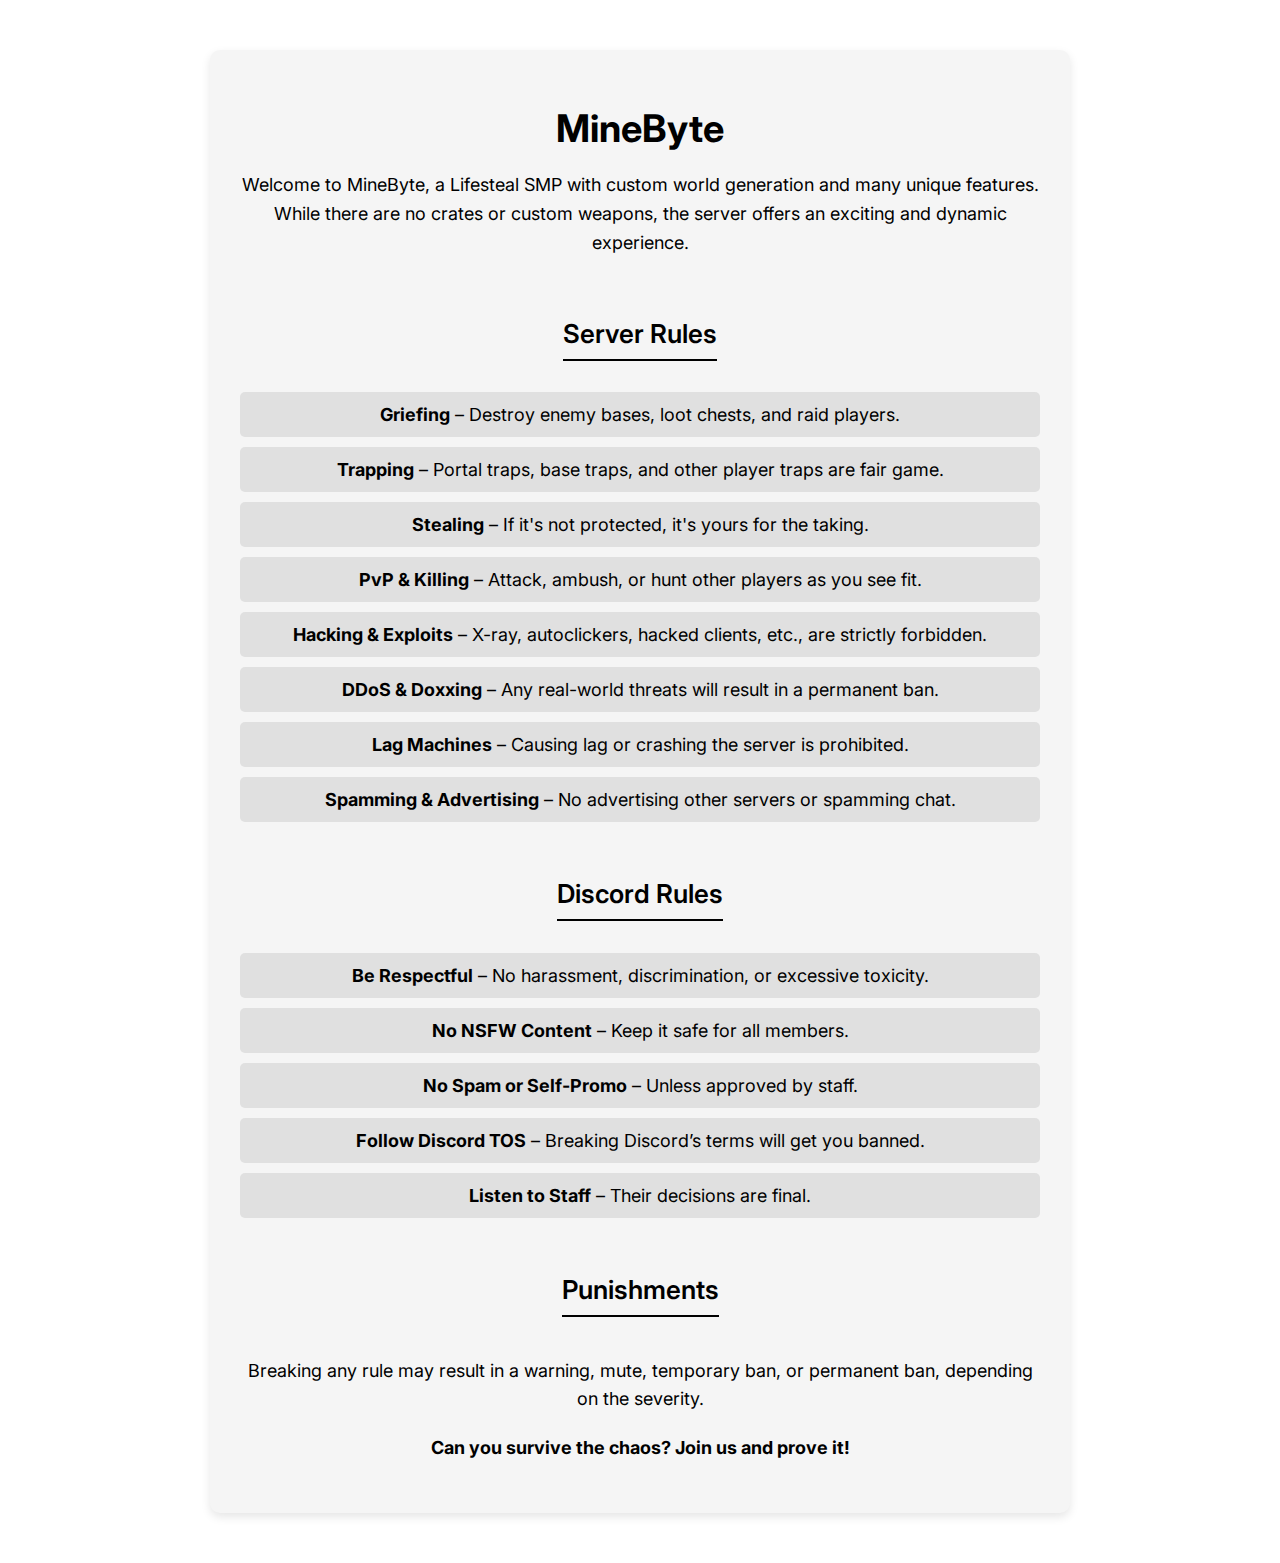
==== index.html @ 45d84f72 "Update index.html" ====
<!DOCTYPE html>
<html lang="en">
<head>
    <meta charset="UTF-8">
    <meta name="viewport" content="width=device-width, initial-scale=1.0">
    <title>MineByte</title>
    <link href="https://fonts.googleapis.com/css2?family=Inter:wght@400;600;700&display=swap" rel="stylesheet">
    <style>
        /* General Styling */
        body { 
            font-family: 'Inter', sans-serif; 
            margin: 0; 
            padding: 0; 
            background-color: #ffffff; 
            color: #000000; 
            text-align: center;
        }

        /* Container */
        .container { 
            max-width: 800px; 
            margin: 50px auto; 
            background: #f5f5f5; 
            padding: 30px; 
            border-radius: 10px;
            box-shadow: 0px 4px 10px rgba(0, 0, 0, 0.1);
        }

        /* Title */
        h1 { 
            font-size: 38px; 
            font-weight: 700;
            margin-bottom: 20px; 
        }

        /* Section Titles */
        h2 { 
            font-size: 26px; 
            font-weight: 600;
            margin-top: 40px; 
            padding-bottom: 10px;
            border-bottom: 2px solid #000000;
            display: inline-block;
        }

        /* Paragraph */
        p { 
            font-size: 18px; 
            font-weight: 400;
            line-height: 1.6; 
            margin-bottom: 20px;
        }

        /* List Styling */
        ul { 
            list-style-type: none; 
            padding: 0;
            margin-top: 10px;
        }

        li { 
            font-size: 18px; 
            font-weight: 400;
            background: #e0e0e0; 
            padding: 12px; 
            border-radius: 5px; 
            margin-bottom: 10px;
            transition: background 0.3s;
        }

        li:hover {
            background: #d0d0d0;
        }

    </style>
</head>
<body>

    <div class="container">
        <h1>MineByte</h1>
        <p>Welcome to MineByte, a Lifesteal SMP with custom world generation and many unique features. 
        While there are no crates or custom weapons, the server offers an exciting and dynamic experience.</p>

        <h2>Server Rules</h2>
        <ul>
            <li><b>Griefing</b> – Destroy enemy bases, loot chests, and raid players.</li>
            <li><b>Trapping</b> – Portal traps, base traps, and other player traps are fair game.</li>
            <li><b>Stealing</b> – If it's not protected, it's yours for the taking.</li>
            <li><b>PvP & Killing</b> – Attack, ambush, or hunt other players as you see fit.</li>
            <li><b>Hacking & Exploits</b> – X-ray, autoclickers, hacked clients, etc., are strictly forbidden.</li>
            <li><b>DDoS & Doxxing</b> – Any real-world threats will result in a permanent ban.</li>
            <li><b>Lag Machines</b> – Causing lag or crashing the server is prohibited.</li>
            <li><b>Spamming & Advertising</b> – No advertising other servers or spamming chat.</li>
        </ul>

        <h2>Discord Rules</h2>
        <ul>
            <li><b>Be Respectful</b> – No harassment, discrimination, or excessive toxicity.</li>
            <li><b>No NSFW Content</b> – Keep it safe for all members.</li>
            <li><b>No Spam or Self-Promo</b> – Unless approved by staff.</li>
            <li><b>Follow Discord TOS</b> – Breaking Discord’s terms will get you banned.</li>
            <li><b>Listen to Staff</b> – Their decisions are final.</li>
        </ul>

        <h2>Punishments</h2>
        <p>Breaking any rule may result in a warning, mute, temporary ban, or permanent ban, depending on the severity.</p>

        <p><b>Can you survive the chaos? Join us and prove it!</b></p>
    </div>

</body>
</html>
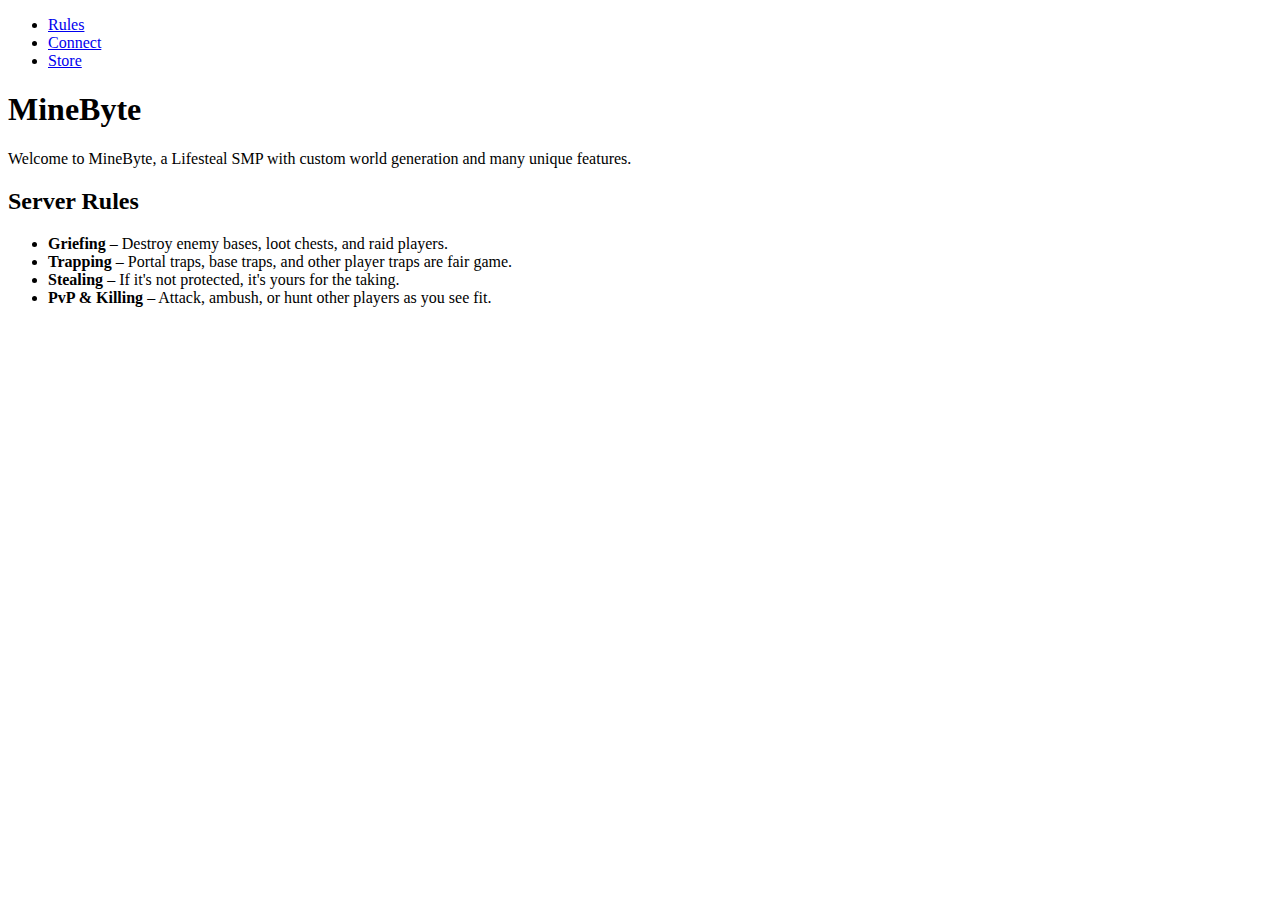
==== commit 6da81a28: "Update index.html" ====
--- a/index.html
+++ b/index.html
@@ -5,81 +5,22 @@
     <meta name="viewport" content="width=device-width, initial-scale=1.0">
     <title>MineByte</title>
     <link href="https://fonts.googleapis.com/css2?family=Inter:wght@400;600;700&display=swap" rel="stylesheet">
-    <style>
-        /* General Styling */
-        body { 
-            font-family: 'Inter', sans-serif; 
-            margin: 0; 
-            padding: 0; 
-            background-color: #ffffff; 
-            color: #000000; 
-            text-align: center;
-        }
-
-        /* Container */
-        .container { 
-            max-width: 800px; 
-            margin: 50px auto; 
-            background: #f5f5f5; 
-            padding: 30px; 
-            border-radius: 10px;
-            box-shadow: 0px 4px 10px rgba(0, 0, 0, 0.1);
-        }
-
-        /* Title */
-        h1 { 
-            font-size: 38px; 
-            font-weight: 700;
-            margin-bottom: 20px; 
-        }
-
-        /* Section Titles */
-        h2 { 
-            font-size: 26px; 
-            font-weight: 600;
-            margin-top: 40px; 
-            padding-bottom: 10px;
-            border-bottom: 2px solid #000000;
-            display: inline-block;
-        }
-
-        /* Paragraph */
-        p { 
-            font-size: 18px; 
-            font-weight: 400;
-            line-height: 1.6; 
-            margin-bottom: 20px;
-        }
-
-        /* List Styling */
-        ul { 
-            list-style-type: none; 
-            padding: 0;
-            margin-top: 10px;
-        }
-
-        li { 
-            font-size: 18px; 
-            font-weight: 400;
-            background: #e0e0e0; 
-            padding: 12px; 
-            border-radius: 5px; 
-            margin-bottom: 10px;
-            transition: background 0.3s;
-        }
-
-        li:hover {
-            background: #d0d0d0;
-        }
-
-    </style>
+    <link rel="stylesheet" href="styles.css"> <!-- External CSS -->
 </head>
 <body>
 
+    <!-- Navigation Menu -->
+    <nav>
+        <ul>
+            <li><a href="index.html">Rules</a></li>
+            <li><a href="connect.html">Connect</a></li>
+            <li><a href="store.html">Store</a></li>
+        </ul>
+    </nav>
+
     <div class="container">
         <h1>MineByte</h1>
-        <p>Welcome to MineByte, a Lifesteal SMP with custom world generation and many unique features. 
-        While there are no crates or custom weapons, the server offers an exciting and dynamic experience.</p>
+        <p>Welcome to MineByte, a Lifesteal SMP with custom world generation and many unique features.</p>
 
         <h2>Server Rules</h2>
         <ul>
@@ -87,25 +28,7 @@
             <li><b>Trapping</b> – Portal traps, base traps, and other player traps are fair game.</li>
             <li><b>Stealing</b> – If it's not protected, it's yours for the taking.</li>
             <li><b>PvP & Killing</b> – Attack, ambush, or hunt other players as you see fit.</li>
-            <li><b>Hacking & Exploits</b> – X-ray, autoclickers, hacked clients, etc., are strictly forbidden.</li>
-            <li><b>DDoS & Doxxing</b> – Any real-world threats will result in a permanent ban.</li>
-            <li><b>Lag Machines</b> – Causing lag or crashing the server is prohibited.</li>
-            <li><b>Spamming & Advertising</b> – No advertising other servers or spamming chat.</li>
         </ul>
-
-        <h2>Discord Rules</h2>
-        <ul>
-            <li><b>Be Respectful</b> – No harassment, discrimination, or excessive toxicity.</li>
-            <li><b>No NSFW Content</b> – Keep it safe for all members.</li>
-            <li><b>No Spam or Self-Promo</b> – Unless approved by staff.</li>
-            <li><b>Follow Discord TOS</b> – Breaking Discord’s terms will get you banned.</li>
-            <li><b>Listen to Staff</b> – Their decisions are final.</li>
-        </ul>
-
-        <h2>Punishments</h2>
-        <p>Breaking any rule may result in a warning, mute, temporary ban, or permanent ban, depending on the severity.</p>
-
-        <p><b>Can you survive the chaos? Join us and prove it!</b></p>
     </div>
 
 </body>
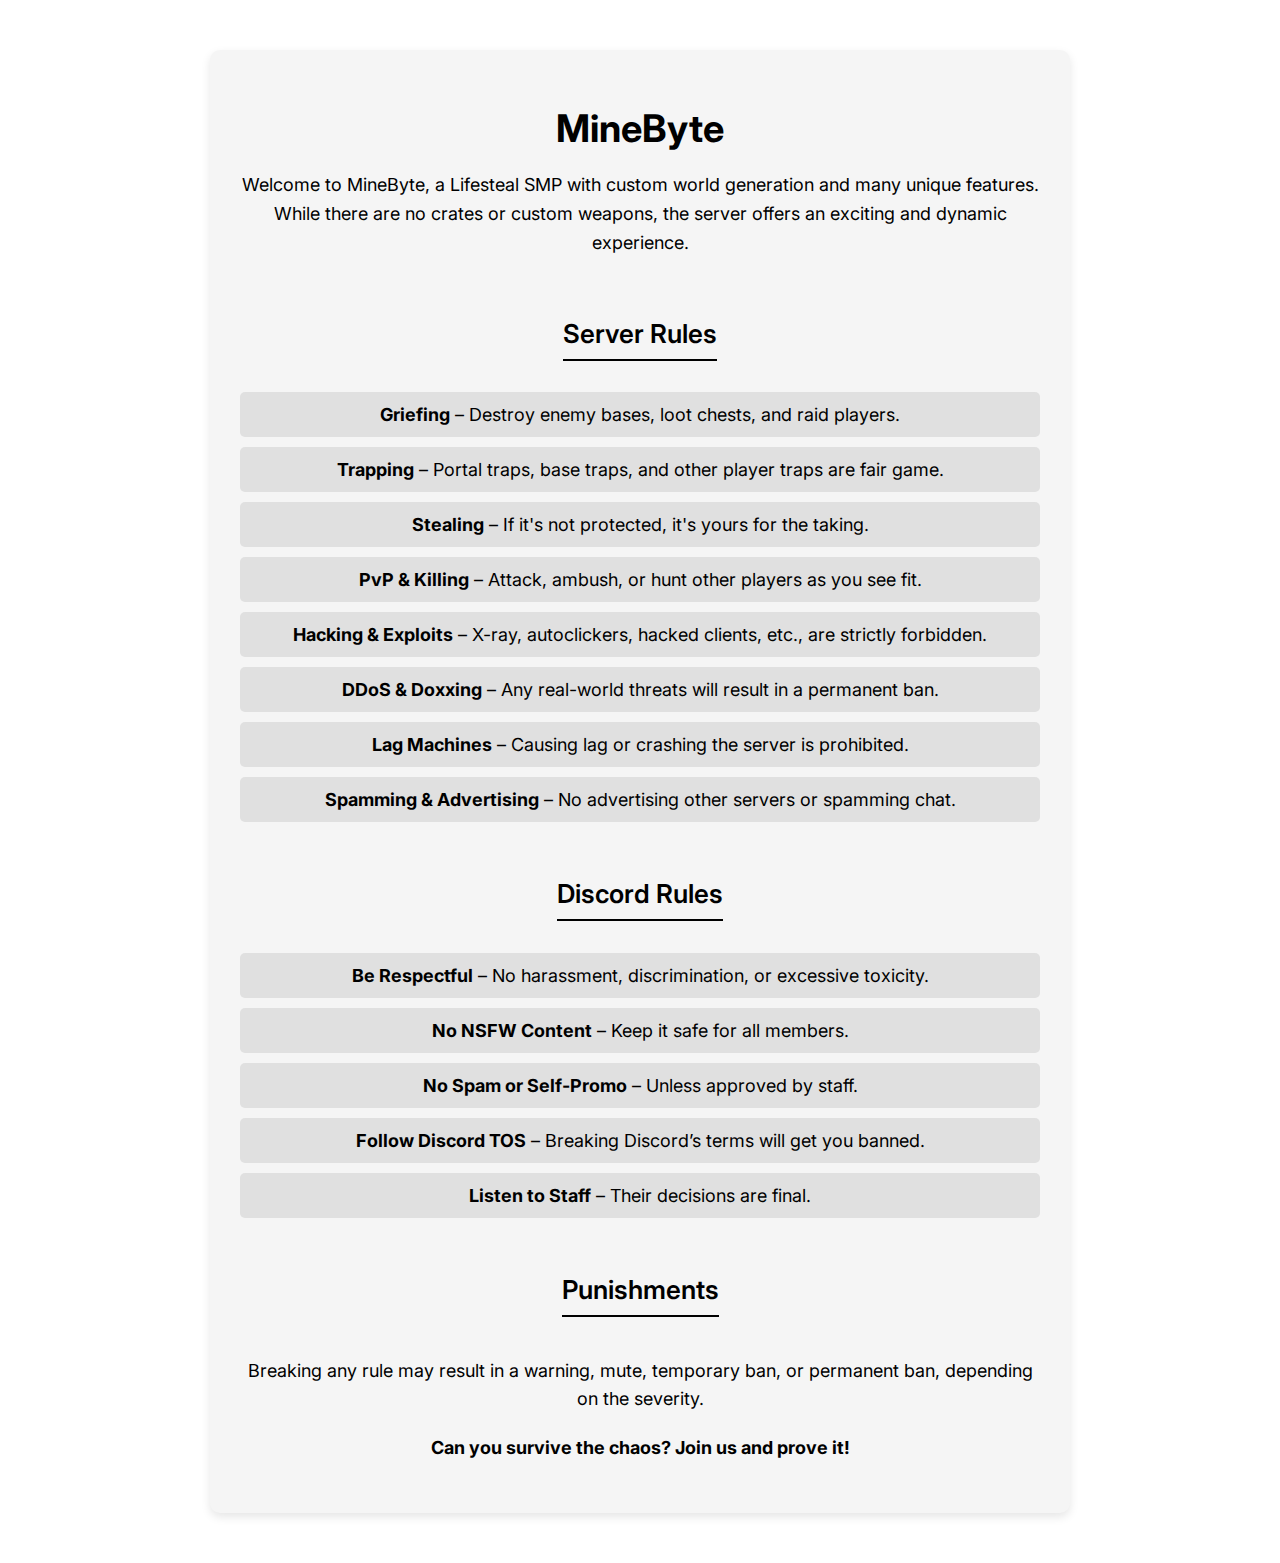
==== commit 3ca2fa5d: "Update index.html" ====
--- a/index.html
+++ b/index.html
@@ -5,22 +5,81 @@
     <meta name="viewport" content="width=device-width, initial-scale=1.0">
     <title>MineByte</title>
     <link href="https://fonts.googleapis.com/css2?family=Inter:wght@400;600;700&display=swap" rel="stylesheet">
-    <link rel="stylesheet" href="styles.css"> <!-- External CSS -->
+    <style>
+        /* General Styling */
+        body { 
+            font-family: 'Inter', sans-serif; 
+            margin: 0; 
+            padding: 0; 
+            background-color: #ffffff; 
+            color: #000000; 
+            text-align: center;
+        }
+
+        /* Container */
+        .container { 
+            max-width: 800px; 
+            margin: 50px auto; 
+            background: #f5f5f5; 
+            padding: 30px; 
+            border-radius: 10px;
+            box-shadow: 0px 4px 10px rgba(0, 0, 0, 0.1);
+        }
+
+        /* Title */
+        h1 { 
+            font-size: 38px; 
+            font-weight: 700;
+            margin-bottom: 20px; 
+        }
+
+        /* Section Titles */
+        h2 { 
+            font-size: 26px; 
+            font-weight: 600;
+            margin-top: 40px; 
+            padding-bottom: 10px;
+            border-bottom: 2px solid #000000;
+            display: inline-block;
+        }
+
+        /* Paragraph */
+        p { 
+            font-size: 18px; 
+            font-weight: 400;
+            line-height: 1.6; 
+            margin-bottom: 20px;
+        }
+
+        /* List Styling */
+        ul { 
+            list-style-type: none; 
+            padding: 0;
+            margin-top: 10px;
+        }
+
+        li { 
+            font-size: 18px; 
+            font-weight: 400;
+            background: #e0e0e0; 
+            padding: 12px; 
+            border-radius: 5px; 
+            margin-bottom: 10px;
+            transition: background 0.3s;
+        }
+
+        li:hover {
+            background: #d0d0d0;
+        }
+
+    </style>
 </head>
 <body>
 
-    <!-- Navigation Menu -->
-    <nav>
-        <ul>
-            <li><a href="index.html">Rules</a></li>
-            <li><a href="connect.html">Connect</a></li>
-            <li><a href="store.html">Store</a></li>
-        </ul>
-    </nav>
-
     <div class="container">
         <h1>MineByte</h1>
-        <p>Welcome to MineByte, a Lifesteal SMP with custom world generation and many unique features.</p>
+        <p>Welcome to MineByte, a Lifesteal SMP with custom world generation and many unique features. 
+        While there are no crates or custom weapons, the server offers an exciting and dynamic experience.</p>
 
         <h2>Server Rules</h2>
         <ul>
@@ -28,7 +87,25 @@
             <li><b>Trapping</b> – Portal traps, base traps, and other player traps are fair game.</li>
             <li><b>Stealing</b> – If it's not protected, it's yours for the taking.</li>
             <li><b>PvP & Killing</b> – Attack, ambush, or hunt other players as you see fit.</li>
+            <li><b>Hacking & Exploits</b> – X-ray, autoclickers, hacked clients, etc., are strictly forbidden.</li>
+            <li><b>DDoS & Doxxing</b> – Any real-world threats will result in a permanent ban.</li>
+            <li><b>Lag Machines</b> – Causing lag or crashing the server is prohibited.</li>
+            <li><b>Spamming & Advertising</b> – No advertising other servers or spamming chat.</li>
         </ul>
+
+        <h2>Discord Rules</h2>
+        <ul>
+            <li><b>Be Respectful</b> – No harassment, discrimination, or excessive toxicity.</li>
+            <li><b>No NSFW Content</b> – Keep it safe for all members.</li>
+            <li><b>No Spam or Self-Promo</b> – Unless approved by staff.</li>
+            <li><b>Follow Discord TOS</b> – Breaking Discord’s terms will get you banned.</li>
+            <li><b>Listen to Staff</b> – Their decisions are final.</li>
+        </ul>
+
+        <h2>Punishments</h2>
+        <p>Breaking any rule may result in a warning, mute, temporary ban, or permanent ban, depending on the severity.</p>
+
+        <p><b>Can you survive the chaos? Join us and prove it!</b></p>
     </div>
 
 </body>
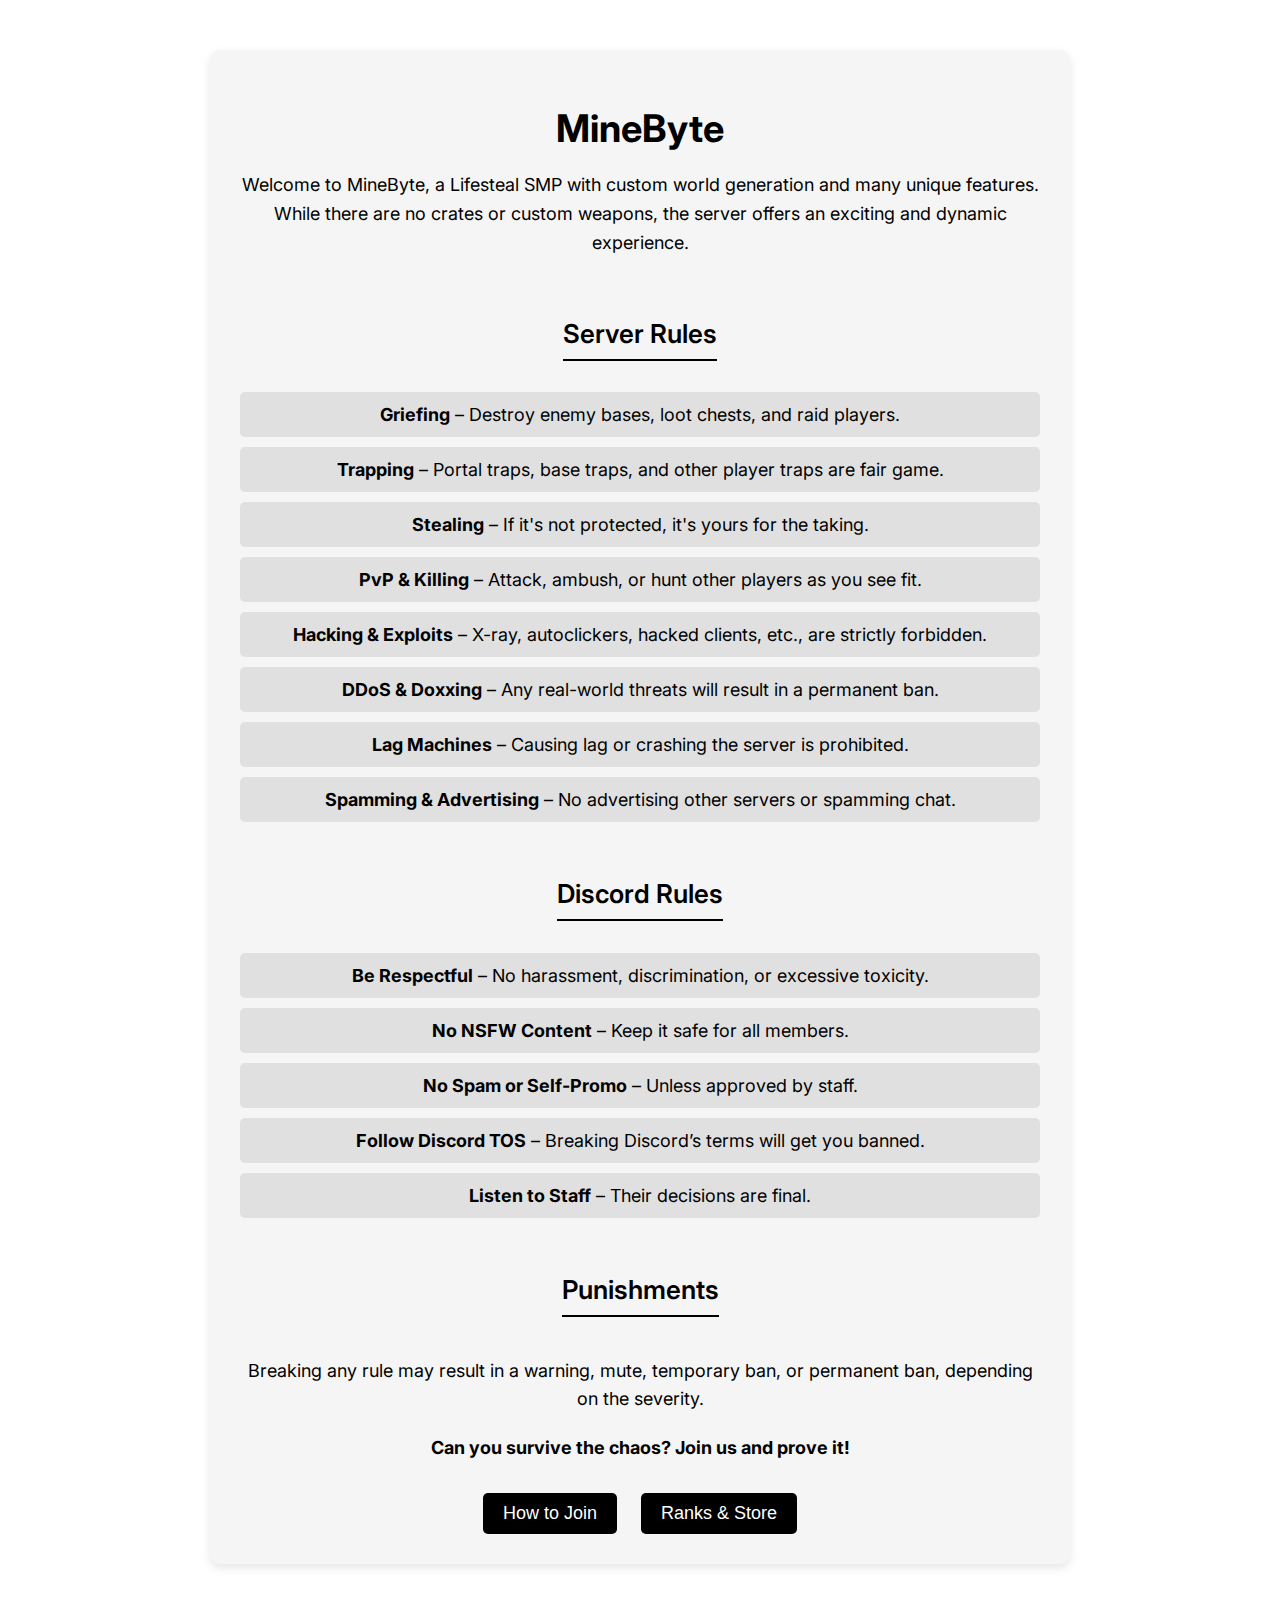
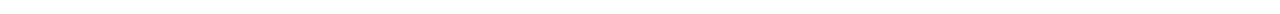
==== commit 0e2fe75c: "Update index.html" ====
--- a/index.html
+++ b/index.html
@@ -6,7 +6,6 @@
     <title>MineByte</title>
     <link href="https://fonts.googleapis.com/css2?family=Inter:wght@400;600;700&display=swap" rel="stylesheet">
     <style>
-        /* General Styling */
         body { 
             font-family: 'Inter', sans-serif; 
             margin: 0; 
@@ -16,7 +15,6 @@
             text-align: center;
         }
 
-        /* Container */
         .container { 
             max-width: 800px; 
             margin: 50px auto; 
@@ -26,14 +24,12 @@
             box-shadow: 0px 4px 10px rgba(0, 0, 0, 0.1);
         }
 
-        /* Title */
         h1 { 
             font-size: 38px; 
             font-weight: 700;
             margin-bottom: 20px; 
         }
 
-        /* Section Titles */
         h2 { 
             font-size: 26px; 
             font-weight: 600;
@@ -43,7 +39,6 @@
             display: inline-block;
         }
 
-        /* Paragraph */
         p { 
             font-size: 18px; 
             font-weight: 400;
@@ -51,7 +46,6 @@
             margin-bottom: 20px;
         }
 
-        /* List Styling */
         ul { 
             list-style-type: none; 
             padding: 0;
@@ -70,6 +64,31 @@
 
         li:hover {
             background: #d0d0d0;
+        }
+
+        /* Navigation Buttons */
+        .nav-buttons {
+            margin-top: 30px;
+        }
+
+        .nav-buttons a {
+            text-decoration: none;
+            margin: 10px;
+        }
+
+        .nav-buttons button {
+            background: black;
+            color: white;
+            border: none;
+            padding: 10px 20px;
+            font-size: 18px;
+            border-radius: 5px;
+            cursor: pointer;
+            transition: background 0.3s;
+        }
+
+        .nav-buttons button:hover {
+            background: gray;
         }
 
     </style>
@@ -106,6 +125,11 @@
         <p>Breaking any rule may result in a warning, mute, temporary ban, or permanent ban, depending on the severity.</p>
 
         <p><b>Can you survive the chaos? Join us and prove it!</b></p>
+
+        <div class="nav-buttons">
+            <a href="connect.html"><button>How to Join</button></a>
+            <a href="store.html"><button>Ranks & Store</button></a>
+        </div>
     </div>
 
 </body>
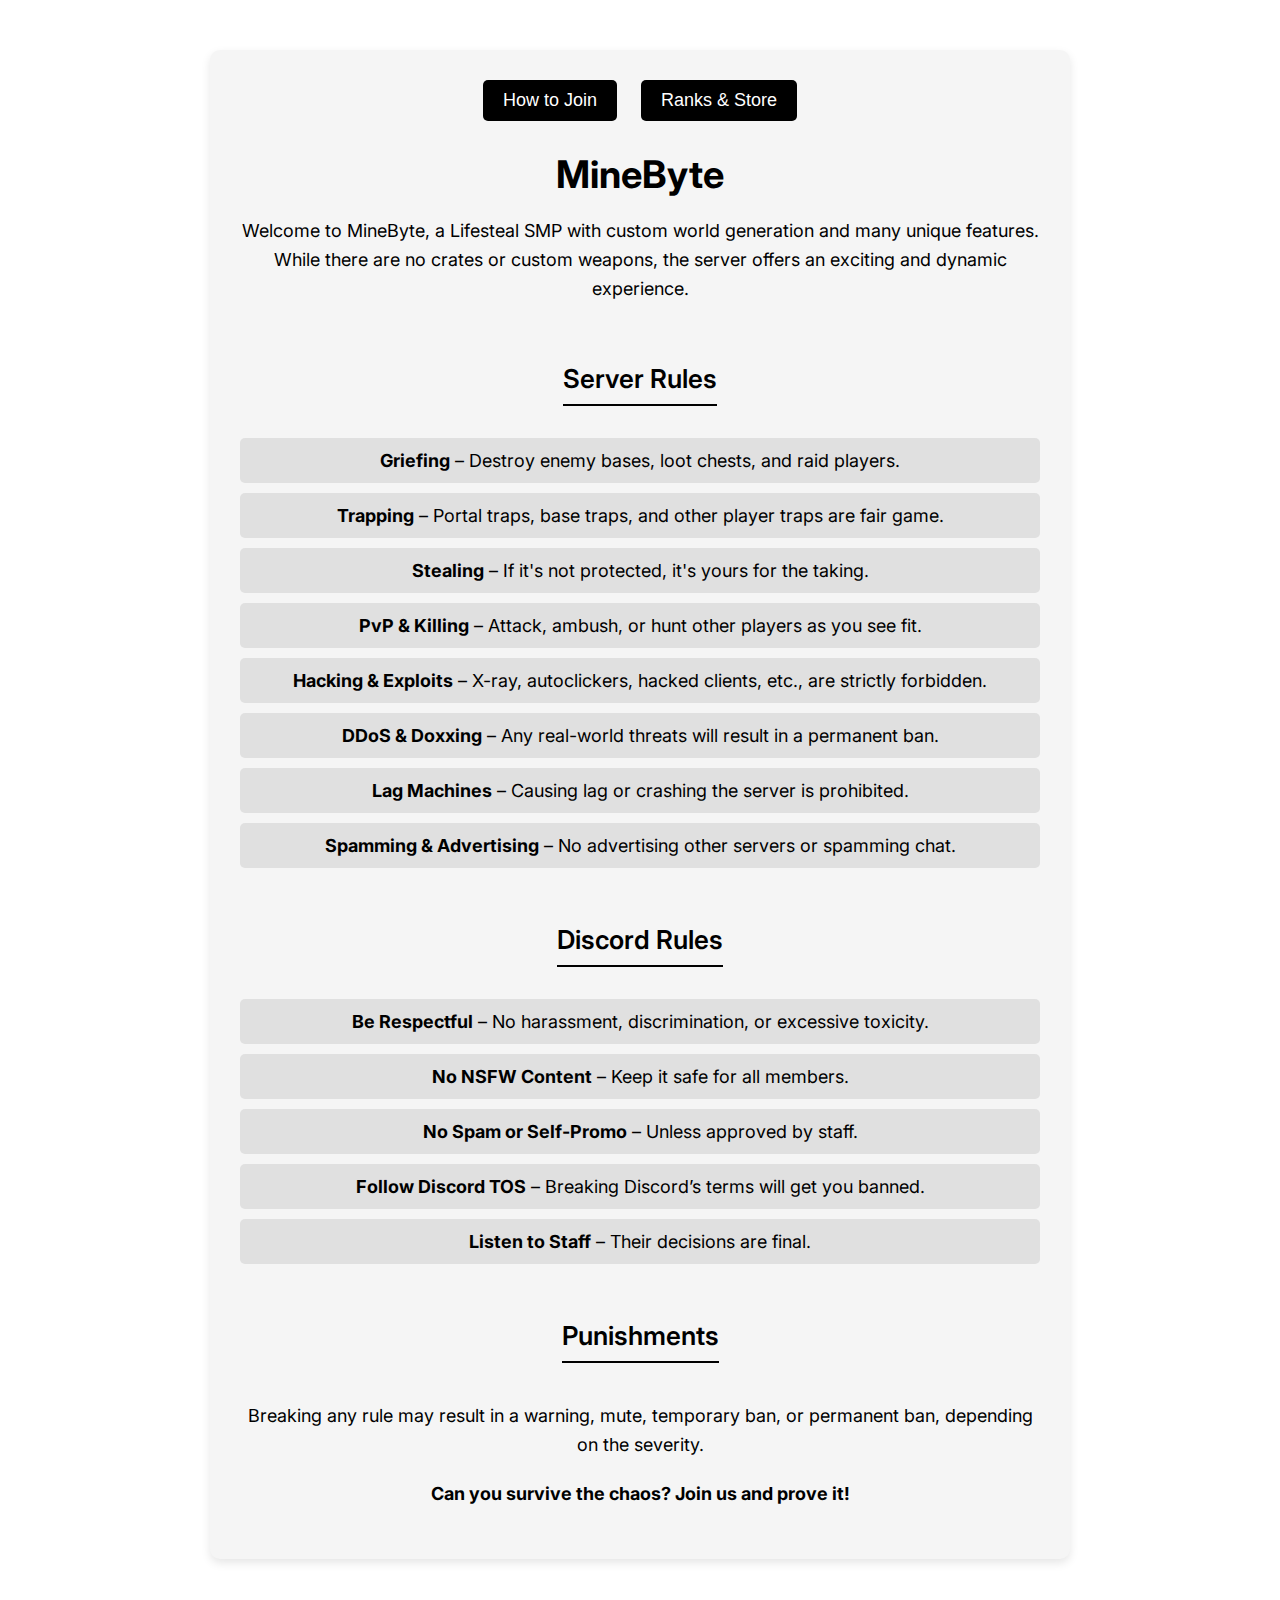
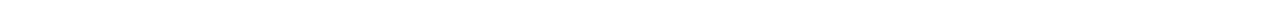
==== commit af278109: "Update index.html" ====
--- a/index.html
+++ b/index.html
@@ -6,6 +6,7 @@
     <title>MineByte</title>
     <link href="https://fonts.googleapis.com/css2?family=Inter:wght@400;600;700&display=swap" rel="stylesheet">
     <style>
+        /* General Styling */
         body { 
             font-family: 'Inter', sans-serif; 
             margin: 0; 
@@ -15,6 +16,7 @@
             text-align: center;
         }
 
+        /* Container */
         .container { 
             max-width: 800px; 
             margin: 50px auto; 
@@ -24,12 +26,14 @@
             box-shadow: 0px 4px 10px rgba(0, 0, 0, 0.1);
         }
 
+        /* Title */
         h1 { 
             font-size: 38px; 
             font-weight: 700;
             margin-bottom: 20px; 
         }
 
+        /* Section Titles */
         h2 { 
             font-size: 26px; 
             font-weight: 600;
@@ -39,6 +43,7 @@
             display: inline-block;
         }
 
+        /* Paragraph */
         p { 
             font-size: 18px; 
             font-weight: 400;
@@ -46,6 +51,7 @@
             margin-bottom: 20px;
         }
 
+        /* List Styling */
         ul { 
             list-style-type: none; 
             padding: 0;
@@ -68,7 +74,7 @@
 
         /* Navigation Buttons */
         .nav-buttons {
-            margin-top: 30px;
+            margin-bottom: 30px;
         }
 
         .nav-buttons a {
@@ -96,6 +102,12 @@
 <body>
 
     <div class="container">
+        <!-- Navigation Buttons -->
+        <div class="nav-buttons">
+            <a href="connect.html"><button>How to Join</button></a>
+            <a href="store.html"><button>Ranks & Store</button></a>
+        </div>
+
         <h1>MineByte</h1>
         <p>Welcome to MineByte, a Lifesteal SMP with custom world generation and many unique features. 
         While there are no crates or custom weapons, the server offers an exciting and dynamic experience.</p>
@@ -125,11 +137,6 @@
         <p>Breaking any rule may result in a warning, mute, temporary ban, or permanent ban, depending on the severity.</p>
 
         <p><b>Can you survive the chaos? Join us and prove it!</b></p>
-
-        <div class="nav-buttons">
-            <a href="connect.html"><button>How to Join</button></a>
-            <a href="store.html"><button>Ranks & Store</button></a>
-        </div>
     </div>
 
 </body>
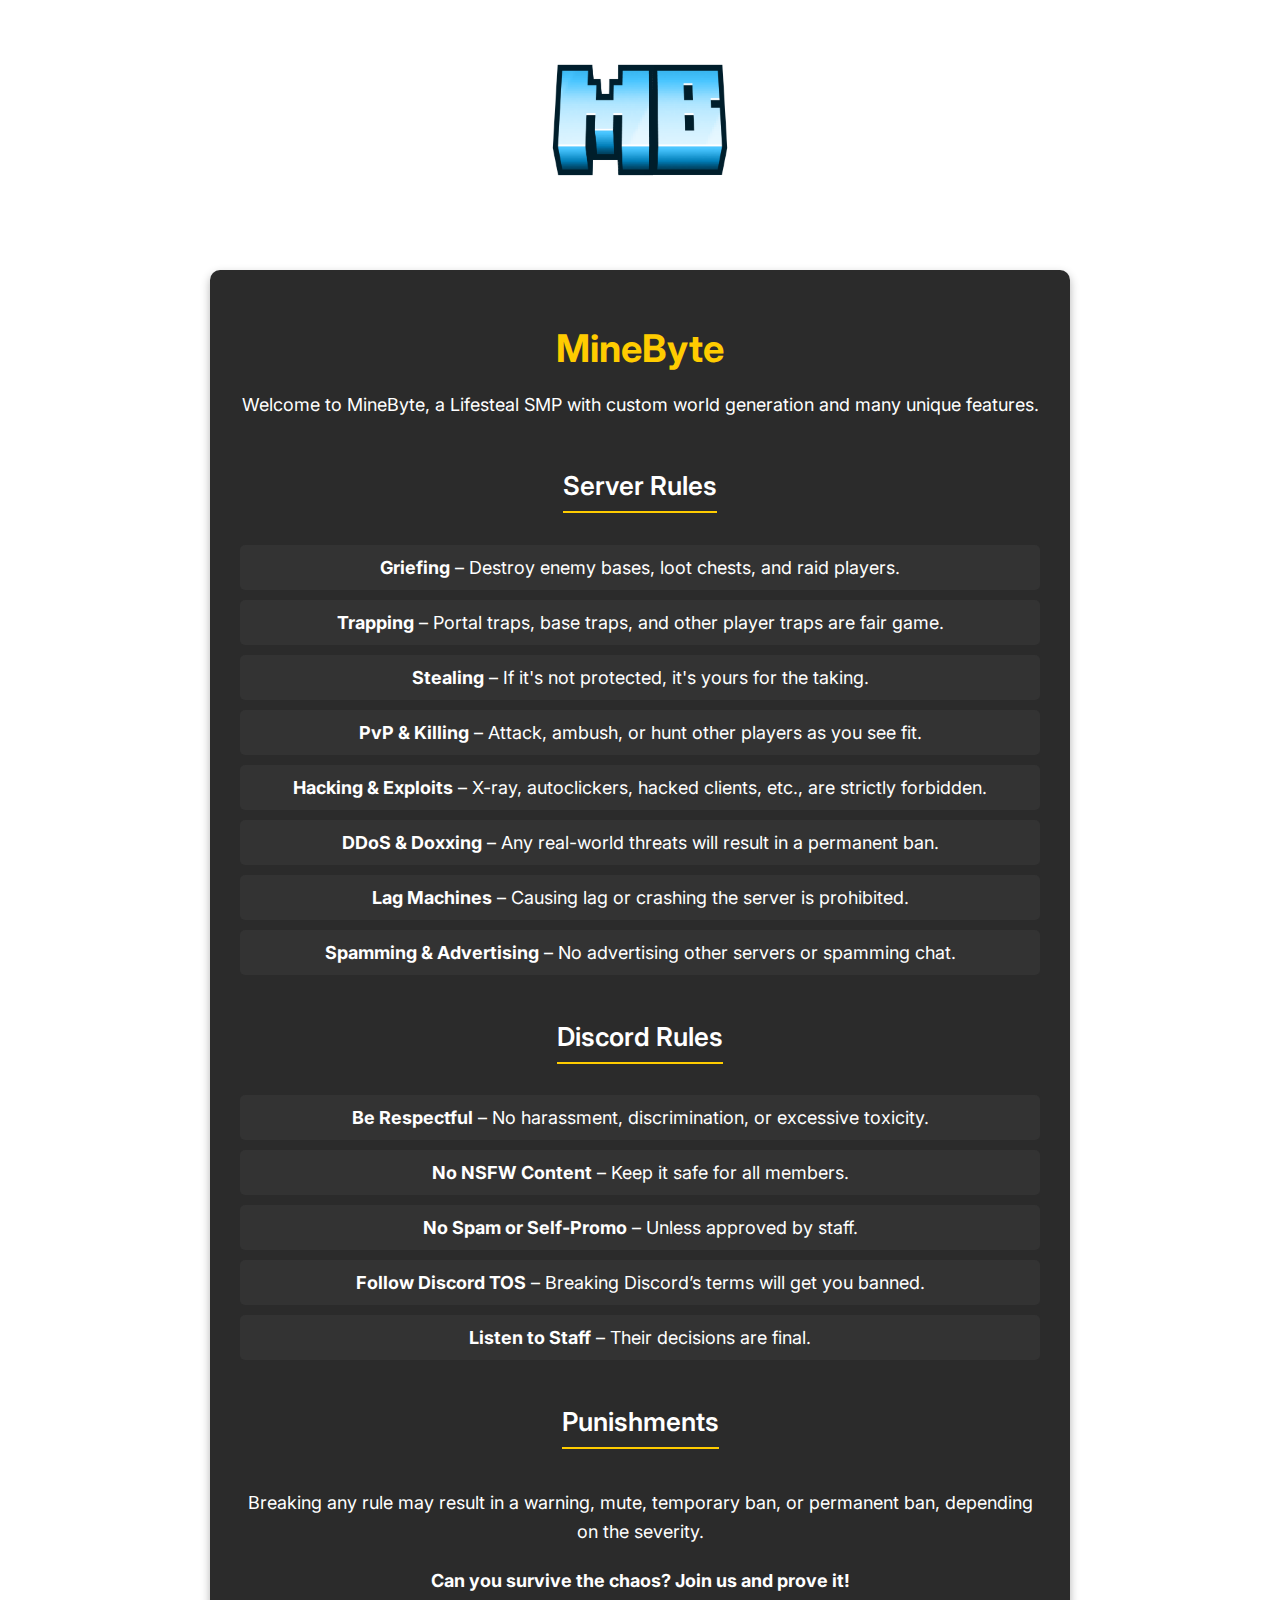
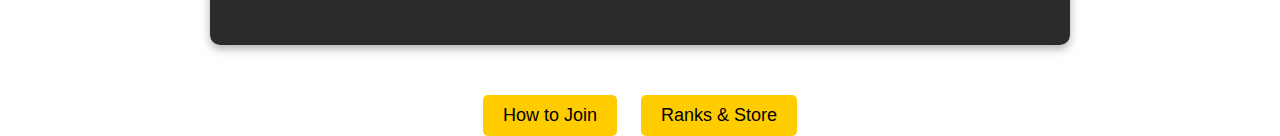
==== commit 6bae82a6: "Update index.html" ====
--- a/index.html
+++ b/index.html
@@ -5,112 +5,15 @@
     <meta name="viewport" content="width=device-width, initial-scale=1.0">
     <title>MineByte</title>
     <link href="https://fonts.googleapis.com/css2?family=Inter:wght@400;600;700&display=swap" rel="stylesheet">
-    <style>
-        /* General Styling */
-        body { 
-            font-family: 'Inter', sans-serif; 
-            margin: 0; 
-            padding: 0; 
-            background-color: #ffffff; 
-            color: #000000; 
-            text-align: center;
-        }
-
-        /* Container */
-        .container { 
-            max-width: 800px; 
-            margin: 50px auto; 
-            background: #f5f5f5; 
-            padding: 30px; 
-            border-radius: 10px;
-            box-shadow: 0px 4px 10px rgba(0, 0, 0, 0.1);
-        }
-
-        /* Title */
-        h1 { 
-            font-size: 38px; 
-            font-weight: 700;
-            margin-bottom: 20px; 
-        }
-
-        /* Section Titles */
-        h2 { 
-            font-size: 26px; 
-            font-weight: 600;
-            margin-top: 40px; 
-            padding-bottom: 10px;
-            border-bottom: 2px solid #000000;
-            display: inline-block;
-        }
-
-        /* Paragraph */
-        p { 
-            font-size: 18px; 
-            font-weight: 400;
-            line-height: 1.6; 
-            margin-bottom: 20px;
-        }
-
-        /* List Styling */
-        ul { 
-            list-style-type: none; 
-            padding: 0;
-            margin-top: 10px;
-        }
-
-        li { 
-            font-size: 18px; 
-            font-weight: 400;
-            background: #e0e0e0; 
-            padding: 12px; 
-            border-radius: 5px; 
-            margin-bottom: 10px;
-            transition: background 0.3s;
-        }
-
-        li:hover {
-            background: #d0d0d0;
-        }
-
-        /* Navigation Buttons */
-        .nav-buttons {
-            margin-bottom: 30px;
-        }
-
-        .nav-buttons a {
-            text-decoration: none;
-            margin: 10px;
-        }
-
-        .nav-buttons button {
-            background: black;
-            color: white;
-            border: none;
-            padding: 10px 20px;
-            font-size: 18px;
-            border-radius: 5px;
-            cursor: pointer;
-            transition: background 0.3s;
-        }
-
-        .nav-buttons button:hover {
-            background: gray;
-        }
-
-    </style>
+    <link rel="stylesheet" href="style.css">
 </head>
 <body>
 
+    <img src="logo.png" alt="MineByte Logo" class="logo">
+
     <div class="container">
-        <!-- Navigation Buttons -->
-        <div class="nav-buttons">
-            <a href="connect.html"><button>How to Join</button></a>
-            <a href="store.html"><button>Ranks & Store</button></a>
-        </div>
-
         <h1>MineByte</h1>
-        <p>Welcome to MineByte, a Lifesteal SMP with custom world generation and many unique features. 
-        While there are no crates or custom weapons, the server offers an exciting and dynamic experience.</p>
+        <p>Welcome to MineByte, a Lifesteal SMP with custom world generation and many unique features.</p>
 
         <h2>Server Rules</h2>
         <ul>
@@ -139,5 +42,10 @@
         <p><b>Can you survive the chaos? Join us and prove it!</b></p>
     </div>
 
+    <div class="nav-buttons">
+        <a href="connect.html"><button>How to Join</button></a>
+        <a href="store.html"><button>Ranks & Store</button></a>
+    </div>
+
 </body>
 </html>
--- a/style.css
+++ b/style.css
@@ -0,0 +1,97 @@
+/* General Styling */
+body { 
+    font-family: 'Inter', sans-serif;
+    margin: 0;
+    padding: 0;
+    background: url('background.jpg') no-repeat center center fixed;
+    background-size: cover;
+    color: #ffffff;
+    text-align: center;
+}
+
+/* Container */
+.container { 
+    max-width: 800px;
+    margin: 50px auto;
+    background: rgba(20, 20, 20, 0.9);
+    padding: 30px;
+    border-radius: 10px;
+    box-shadow: 0px 4px 10px rgba(0, 0, 0, 0.3);
+}
+
+/* Logo */
+.logo {
+    width: 200px;
+    display: block;
+    margin: 20px auto;
+}
+
+/* Titles */
+h1 {
+    font-size: 38px;
+    font-weight: 700;
+    margin-bottom: 20px;
+    color: #ffcc00;
+}
+
+h2 {
+    font-size: 26px;
+    font-weight: 600;
+    margin-top: 30px;
+    padding-bottom: 10px;
+    border-bottom: 2px solid #ffcc00;
+    display: inline-block;
+}
+
+p {
+    font-size: 18px;
+    font-weight: 400;
+    line-height: 1.6;
+    margin-bottom: 20px;
+}
+
+/* List Styling */
+ul {
+    list-style-type: none;
+    padding: 0;
+    margin-top: 10px;
+}
+
+li {
+    font-size: 18px;
+    font-weight: 400;
+    background: #333;
+    padding: 12px;
+    border-radius: 5px;
+    margin-bottom: 10px;
+    transition: background 0.3s;
+}
+
+li:hover {
+    background: #444;
+}
+
+/* Bottom Navigation Buttons */
+.nav-buttons {
+    margin-top: 30px;
+}
+
+.nav-buttons a {
+    text-decoration: none;
+    margin: 10px;
+}
+
+.nav-buttons button {
+    background: #ffcc00;
+    color: black;
+    border: none;
+    padding: 10px 20px;
+    font-size: 18px;
+    border-radius: 5px;
+    cursor: pointer;
+    transition: background 0.3s;
+}
+
+.nav-buttons button:hover {
+    background: #ffaa00;
+}
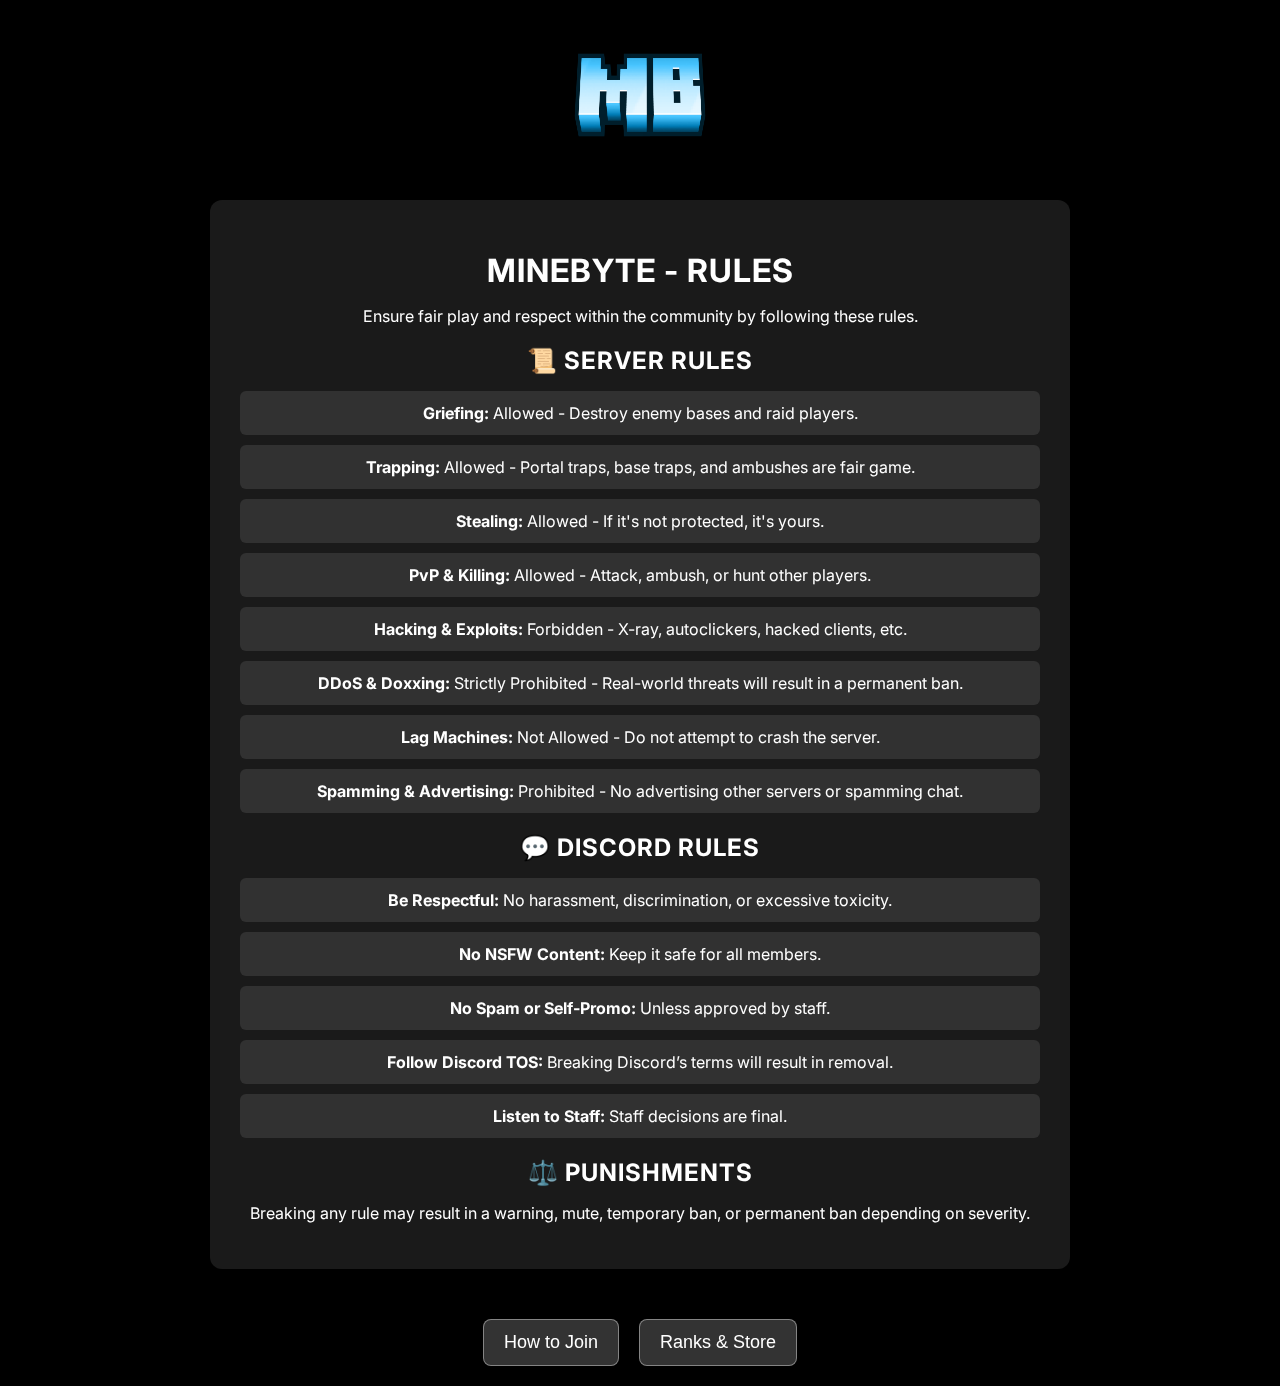
==== commit fff79e94: "Update index.html" ====
--- a/index.html
+++ b/index.html
@@ -3,46 +3,49 @@
 <head>
     <meta charset="UTF-8">
     <meta name="viewport" content="width=device-width, initial-scale=1.0">
-    <title>MineByte</title>
-    <link href="https://fonts.googleapis.com/css2?family=Inter:wght@400;600;700&display=swap" rel="stylesheet">
+    <title>MineByte - Rules</title>
     <link rel="stylesheet" href="style.css">
 </head>
 <body>
 
+    <!-- Background Image -->
+    <div class="background-overlay"></div>
+
+    <!-- Logo -->
     <img src="logo.png" alt="MineByte Logo" class="logo">
 
+    <!-- Main Content -->
     <div class="container">
-        <h1>MineByte</h1>
-        <p>Welcome to MineByte, a Lifesteal SMP with custom world generation and many unique features.</p>
+        <h1>MineByte - Rules</h1>
+        <p>Ensure fair play and respect within the community by following these rules.</p>
 
-        <h2>Server Rules</h2>
+        <h2>📜 Server Rules</h2>
         <ul>
-            <li><b>Griefing</b> – Destroy enemy bases, loot chests, and raid players.</li>
-            <li><b>Trapping</b> – Portal traps, base traps, and other player traps are fair game.</li>
-            <li><b>Stealing</b> – If it's not protected, it's yours for the taking.</li>
-            <li><b>PvP & Killing</b> – Attack, ambush, or hunt other players as you see fit.</li>
-            <li><b>Hacking & Exploits</b> – X-ray, autoclickers, hacked clients, etc., are strictly forbidden.</li>
-            <li><b>DDoS & Doxxing</b> – Any real-world threats will result in a permanent ban.</li>
-            <li><b>Lag Machines</b> – Causing lag or crashing the server is prohibited.</li>
-            <li><b>Spamming & Advertising</b> – No advertising other servers or spamming chat.</li>
+            <li><b>Griefing:</b> Allowed - Destroy enemy bases and raid players.</li>
+            <li><b>Trapping:</b> Allowed - Portal traps, base traps, and ambushes are fair game.</li>
+            <li><b>Stealing:</b> Allowed - If it's not protected, it's yours.</li>
+            <li><b>PvP & Killing:</b> Allowed - Attack, ambush, or hunt other players.</li>
+            <li><b>Hacking & Exploits:</b> Forbidden - X-ray, autoclickers, hacked clients, etc.</li>
+            <li><b>DDoS & Doxxing:</b> Strictly Prohibited - Real-world threats will result in a permanent ban.</li>
+            <li><b>Lag Machines:</b> Not Allowed - Do not attempt to crash the server.</li>
+            <li><b>Spamming & Advertising:</b> Prohibited - No advertising other servers or spamming chat.</li>
         </ul>
 
-        <h2>Discord Rules</h2>
+        <h2>💬 Discord Rules</h2>
         <ul>
-            <li><b>Be Respectful</b> – No harassment, discrimination, or excessive toxicity.</li>
-            <li><b>No NSFW Content</b> – Keep it safe for all members.</li>
-            <li><b>No Spam or Self-Promo</b> – Unless approved by staff.</li>
-            <li><b>Follow Discord TOS</b> – Breaking Discord’s terms will get you banned.</li>
-            <li><b>Listen to Staff</b> – Their decisions are final.</li>
+            <li><b>Be Respectful:</b> No harassment, discrimination, or excessive toxicity.</li>
+            <li><b>No NSFW Content:</b> Keep it safe for all members.</li>
+            <li><b>No Spam or Self-Promo:</b> Unless approved by staff.</li>
+            <li><b>Follow Discord TOS:</b> Breaking Discord’s terms will result in removal.</li>
+            <li><b>Listen to Staff:</b> Staff decisions are final.</li>
         </ul>
 
-        <h2>Punishments</h2>
-        <p>Breaking any rule may result in a warning, mute, temporary ban, or permanent ban, depending on the severity.</p>
-
-        <p><b>Can you survive the chaos? Join us and prove it!</b></p>
+        <h2>⚖️ Punishments</h2>
+        <p>Breaking any rule may result in a warning, mute, temporary ban, or permanent ban depending on severity.</p>
     </div>
 
-    <div class="nav-buttons">
+    <!-- Footer Navigation -->
+    <div class="footer nav-buttons">
         <a href="connect.html"><button>How to Join</button></a>
         <a href="store.html"><button>Ranks & Store</button></a>
     </div>
--- a/style.css
+++ b/style.css
@@ -1,97 +1,103 @@
-/* General Styling */
-body { 
+/* Import Google Font */
+@import url('https://fonts.googleapis.com/css2?family=Inter:wght@400;600;700&display=swap');
+
+/* General Page Styling */
+body {
     font-family: 'Inter', sans-serif;
     margin: 0;
     padding: 0;
-    background: url('background.jpg') no-repeat center center fixed;
+    background: #000 url('background.jpg') no-repeat center center fixed;
     background-size: cover;
-    color: #ffffff;
+    color: white;
     text-align: center;
+    display: flex;
+    flex-direction: column;
+    align-items: center;
+    min-height: 100vh;
 }
 
-/* Container */
-.container { 
-    max-width: 800px;
-    margin: 50px auto;
-    background: rgba(20, 20, 20, 0.9);
-    padding: 30px;
-    border-radius: 10px;
-    box-shadow: 0px 4px 10px rgba(0, 0, 0, 0.3);
+/* Logo Styling */
+.logo {
+    width: 150px;
+    margin-top: 20px;
+    animation: fadeIn 1.5s ease-in-out;
 }
 
-/* Logo */
-.logo {
-    width: 200px;
-    display: block;
-    margin: 20px auto;
+/* Glassmorphism Effect */
+.container {
+    width: 85%;
+    max-width: 800px;
+    margin: 30px auto;
+    padding: 30px;
+    backdrop-filter: blur(12px) brightness(0.3);
+    background: rgba(255, 255, 255, 0.1);
+    border-radius: 12px;
+    box-shadow: 0 4px 10px rgba(0, 0, 0, 0.3);
+    animation: fadeIn 1s ease-in-out;
 }
 
-/* Titles */
-h1 {
-    font-size: 38px;
-    font-weight: 700;
-    margin-bottom: 20px;
-    color: #ffcc00;
+/* Heading Styles */
+h1, h2 {
+    color: white;
+    text-transform: uppercase;
+    letter-spacing: 1px;
+    margin-bottom: 15px;
 }
 
-h2 {
-    font-size: 26px;
-    font-weight: 600;
-    margin-top: 30px;
-    padding-bottom: 10px;
-    border-bottom: 2px solid #ffcc00;
-    display: inline-block;
-}
-
-p {
-    font-size: 18px;
-    font-weight: 400;
-    line-height: 1.6;
-    margin-bottom: 20px;
-}
-
-/* List Styling */
-ul {
-    list-style-type: none;
-    padding: 0;
-    margin-top: 10px;
-}
-
-li {
-    font-size: 18px;
-    font-weight: 400;
-    background: #333;
-    padding: 12px;
-    border-radius: 5px;
-    margin-bottom: 10px;
-    transition: background 0.3s;
-}
-
-li:hover {
-    background: #444;
-}
-
-/* Bottom Navigation Buttons */
+/* Navigation Buttons */
 .nav-buttons {
-    margin-top: 30px;
+    margin-top: 20px;
+    display: flex;
+    justify-content: center;
+    gap: 20px;
 }
 
 .nav-buttons a {
     text-decoration: none;
-    margin: 10px;
 }
 
 .nav-buttons button {
-    background: #ffcc00;
-    color: black;
-    border: none;
-    padding: 10px 20px;
+    background: rgba(255, 255, 255, 0.2);
+    border: 1px solid rgba(255, 255, 255, 0.4);
+    padding: 12px 20px;
     font-size: 18px;
-    border-radius: 5px;
+    color: white;
+    border-radius: 8px;
     cursor: pointer;
-    transition: background 0.3s;
+    transition: 0.3s;
 }
 
 .nav-buttons button:hover {
-    background: #ffaa00;
+    background: rgba(255, 255, 255, 0.4);
 }
+
+/* List Items */
+ul {
+    list-style: none;
+    padding: 0;
+}
+
+li {
+    background: rgba(255, 255, 255, 0.1);
+    padding: 12px;
+    border-radius: 6px;
+    margin: 10px 0;
+    transition: 0.3s;
+}
+
+li:hover {
+    background: rgba(255, 255, 255, 0.2);
+}
+
+/* Footer Navigation */
+.footer {
+    margin-top: auto;
+    padding: 20px;
+    text-align: center;
+}
+
+/* Animations */
+@keyframes fadeIn {
+    from { opacity: 0; transform: translateY(-20px); }
+    to { opacity: 1; transform: translateY(0); }
+}
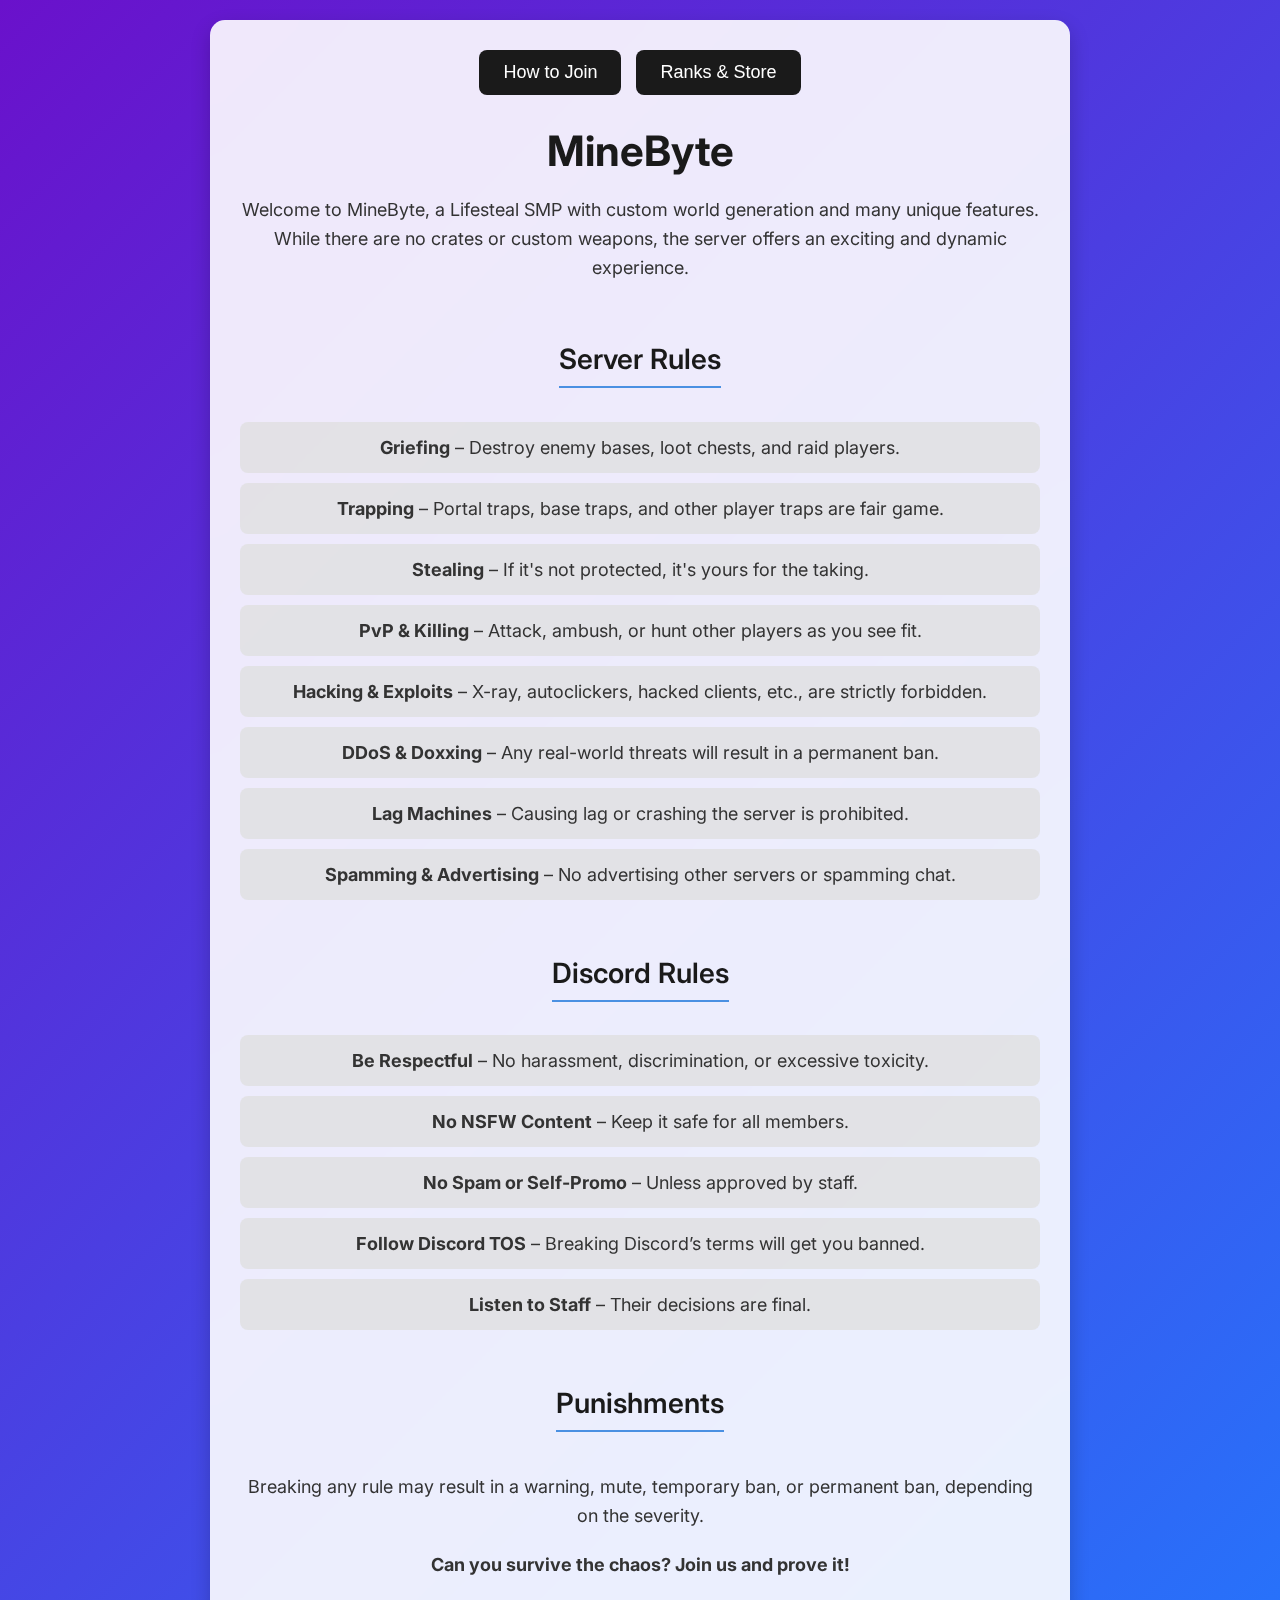
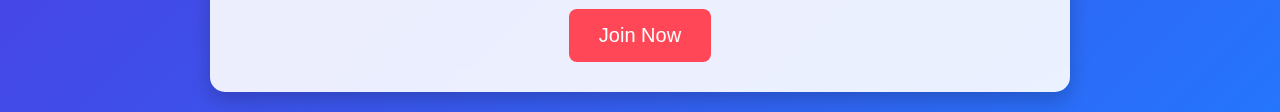
==== commit ed105b3c: "Update index.html" ====
--- a/index.html
+++ b/index.html
@@ -3,51 +3,214 @@
 <head>
     <meta charset="UTF-8">
     <meta name="viewport" content="width=device-width, initial-scale=1.0">
-    <title>MineByte - Rules</title>
-    <link rel="stylesheet" href="style.css">
+    <meta name="description" content="Join MineByte, a thrilling Lifesteal SMP Minecraft server with custom world generation and unique features. Survive the chaos and prove your skills!">
+    <meta name="keywords" content="Minecraft, Lifesteal, SMP, MineByte, Minecraft Server">
+    <title>MineByte</title>
+    <link href="https://fonts.googleapis.com/css2?family=Inter:wght@400;600;700&display=swap" rel="stylesheet">
+    <style>
+        /* CSS Variables for Easy Customization */
+        :root {
+            --primary-color: #1a1a1a;
+            --secondary-color: #4a90e2;
+            --background-color: #f5f5f5;
+            --text-color: #333333;
+            --accent-color: #ff4757;
+            --gradient-start: #6a11cb;
+            --gradient-end: #2575fc;
+        }
+
+        /* General Styling */
+        body { 
+            font-family: 'Inter', sans-serif; 
+            margin: 0; 
+            padding: 0; 
+            background: linear-gradient(135deg, var(--gradient-start), var(--gradient-end));
+            color: var(--text-color); 
+            text-align: center;
+            min-height: 100vh;
+            display: flex;
+            flex-direction: column;
+            align-items: center;
+            justify-content: center;
+        }
+
+        /* Container */
+        .container { 
+            max-width: 800px; 
+            margin: 20px; 
+            background: rgba(255, 255, 255, 0.9); 
+            padding: 30px; 
+            border-radius: 15px;
+            box-shadow: 0px 8px 20px rgba(0, 0, 0, 0.2);
+            backdrop-filter: blur(10px);
+        }
+
+        /* Title */
+        h1 { 
+            font-size: 42px; 
+            font-weight: 700;
+            margin-bottom: 20px; 
+            color: var(--primary-color);
+        }
+
+        /* Section Titles */
+        h2 { 
+            font-size: 28px; 
+            font-weight: 600;
+            margin-top: 40px; 
+            padding-bottom: 10px;
+            border-bottom: 2px solid var(--secondary-color);
+            display: inline-block;
+            color: var(--primary-color);
+        }
+
+        /* Paragraph */
+        p { 
+            font-size: 18px; 
+            font-weight: 400;
+            line-height: 1.6; 
+            margin-bottom: 20px;
+            color: var(--text-color);
+        }
+
+        /* List Styling */
+        ul { 
+            list-style-type: none; 
+            padding: 0;
+            margin-top: 10px;
+        }
+
+        li { 
+            font-size: 18px; 
+            font-weight: 400;
+            background: rgba(224, 224, 224, 0.8); 
+            padding: 15px; 
+            border-radius: 8px; 
+            margin-bottom: 10px;
+            transition: transform 0.3s ease, background 0.3s ease;
+        }
+
+        li:hover {
+            background: rgba(208, 208, 208, 0.9);
+            transform: translateY(-3px);
+        }
+
+        /* Navigation Buttons */
+        .nav-buttons {
+            margin-bottom: 30px;
+            display: flex;
+            gap: 15px;
+            justify-content: center;
+        }
+
+        .nav-buttons a {
+            text-decoration: none;
+        }
+
+        .nav-buttons button {
+            background: var(--primary-color);
+            color: white;
+            border: none;
+            padding: 12px 24px;
+            font-size: 18px;
+            border-radius: 8px;
+            cursor: pointer;
+            transition: background 0.3s ease, transform 0.3s ease;
+        }
+
+        .nav-buttons button:hover {
+            background: var(--secondary-color);
+            transform: translateY(-3px);
+        }
+
+        .nav-buttons button:focus {
+            outline: 2px solid var(--accent-color);
+        }
+
+        /* Call-to-Action Button */
+        .cta-button {
+            margin-top: 30px;
+        }
+
+        .cta-button button {
+            background: var(--accent-color);
+            color: white;
+            border: none;
+            padding: 15px 30px;
+            font-size: 20px;
+            border-radius: 8px;
+            cursor: pointer;
+            transition: background 0.3s ease, transform 0.3s ease;
+        }
+
+        .cta-button button:hover {
+            background: #ff6b81;
+            transform: translateY(-3px);
+        }
+
+        /* Responsive Design */
+        @media (max-width: 600px) {
+            h1 {
+                font-size: 32px;
+            }
+            h2 {
+                font-size: 24px;
+            }
+            .container {
+                padding: 20px;
+                margin: 10px;
+            }
+            .nav-buttons {
+                flex-direction: column;
+                gap: 10px;
+            }
+            .nav-buttons button {
+                width: 100%;
+            }
+        }
+    </style>
 </head>
 <body>
 
-    <!-- Background Image -->
-    <div class="background-overlay"></div>
-
-    <!-- Logo -->
-    <img src="logo.png" alt="MineByte Logo" class="logo">
-
-    <!-- Main Content -->
     <div class="container">
-        <h1>MineByte - Rules</h1>
-        <p>Ensure fair play and respect within the community by following these rules.</p>
-
-        <h2>📜 Server Rules</h2>
+        <!-- Navigation Buttons -->
+        <div class="nav-buttons">
+            <a href="connect.html"><button>How to Join</button></a>
+            <a href="store.html"><button>Ranks & Store</button></a>
+        </div>
+
+        <h1>MineByte</h1>
+        <p>Welcome to MineByte, a Lifesteal SMP with custom world generation and many unique features. 
+        While there are no crates or custom weapons, the server offers an exciting and dynamic experience.</p>
+
+        <h2>Server Rules</h2>
         <ul>
-            <li><b>Griefing:</b> Allowed - Destroy enemy bases and raid players.</li>
-            <li><b>Trapping:</b> Allowed - Portal traps, base traps, and ambushes are fair game.</li>
-            <li><b>Stealing:</b> Allowed - If it's not protected, it's yours.</li>
-            <li><b>PvP & Killing:</b> Allowed - Attack, ambush, or hunt other players.</li>
-            <li><b>Hacking & Exploits:</b> Forbidden - X-ray, autoclickers, hacked clients, etc.</li>
-            <li><b>DDoS & Doxxing:</b> Strictly Prohibited - Real-world threats will result in a permanent ban.</li>
-            <li><b>Lag Machines:</b> Not Allowed - Do not attempt to crash the server.</li>
-            <li><b>Spamming & Advertising:</b> Prohibited - No advertising other servers or spamming chat.</li>
+            <li><b>Griefing</b> – Destroy enemy bases, loot chests, and raid players.</li>
+            <li><b>Trapping</b> – Portal traps, base traps, and other player traps are fair game.</li>
+            <li><b>Stealing</b> – If it's not protected, it's yours for the taking.</li>
+            <li><b>PvP & Killing</b> – Attack, ambush, or hunt other players as you see fit.</li>
+            <li><b>Hacking & Exploits</b> – X-ray, autoclickers, hacked clients, etc., are strictly forbidden.</li>
+            <li><b>DDoS & Doxxing</b> – Any real-world threats will result in a permanent ban.</li>
+            <li><b>Lag Machines</b> – Causing lag or crashing the server is prohibited.</li>
+            <li><b>Spamming & Advertising</b> – No advertising other servers or spamming chat.</li>
         </ul>
 
-        <h2>💬 Discord Rules</h2>
+        <h2>Discord Rules</h2>
         <ul>
-            <li><b>Be Respectful:</b> No harassment, discrimination, or excessive toxicity.</li>
-            <li><b>No NSFW Content:</b> Keep it safe for all members.</li>
-            <li><b>No Spam or Self-Promo:</b> Unless approved by staff.</li>
-            <li><b>Follow Discord TOS:</b> Breaking Discord’s terms will result in removal.</li>
-            <li><b>Listen to Staff:</b> Staff decisions are final.</li>
+            <li><b>Be Respectful</b> – No harassment, discrimination, or excessive toxicity.</li>
+            <li><b>No NSFW Content</b> – Keep it safe for all members.</li>
+            <li><b>No Spam or Self-Promo</b> – Unless approved by staff.</li>
+            <li><b>Follow Discord TOS</b> – Breaking Discord’s terms will get you banned.</li>
+            <li><b>Listen to Staff</b> – Their decisions are final.</li>
         </ul>
 
-        <h2>⚖️ Punishments</h2>
-        <p>Breaking any rule may result in a warning, mute, temporary ban, or permanent ban depending on severity.</p>
-    </div>
-
-    <!-- Footer Navigation -->
-    <div class="footer nav-buttons">
-        <a href="connect.html"><button>How to Join</button></a>
-        <a href="store.html"><button>Ranks & Store</button></a>
+        <h2>Punishments</h2>
+        <p>Breaking any rule may result in a warning, mute, temporary ban, or permanent ban, depending on the severity.</p>
+
+        <p><b>Can you survive the chaos? Join us and prove it!</b></p>
+        <div class="cta-button">
+            <a href="connect.html"><button>Join Now</button></a>
+        </div>
     </div>
 
 </body>
